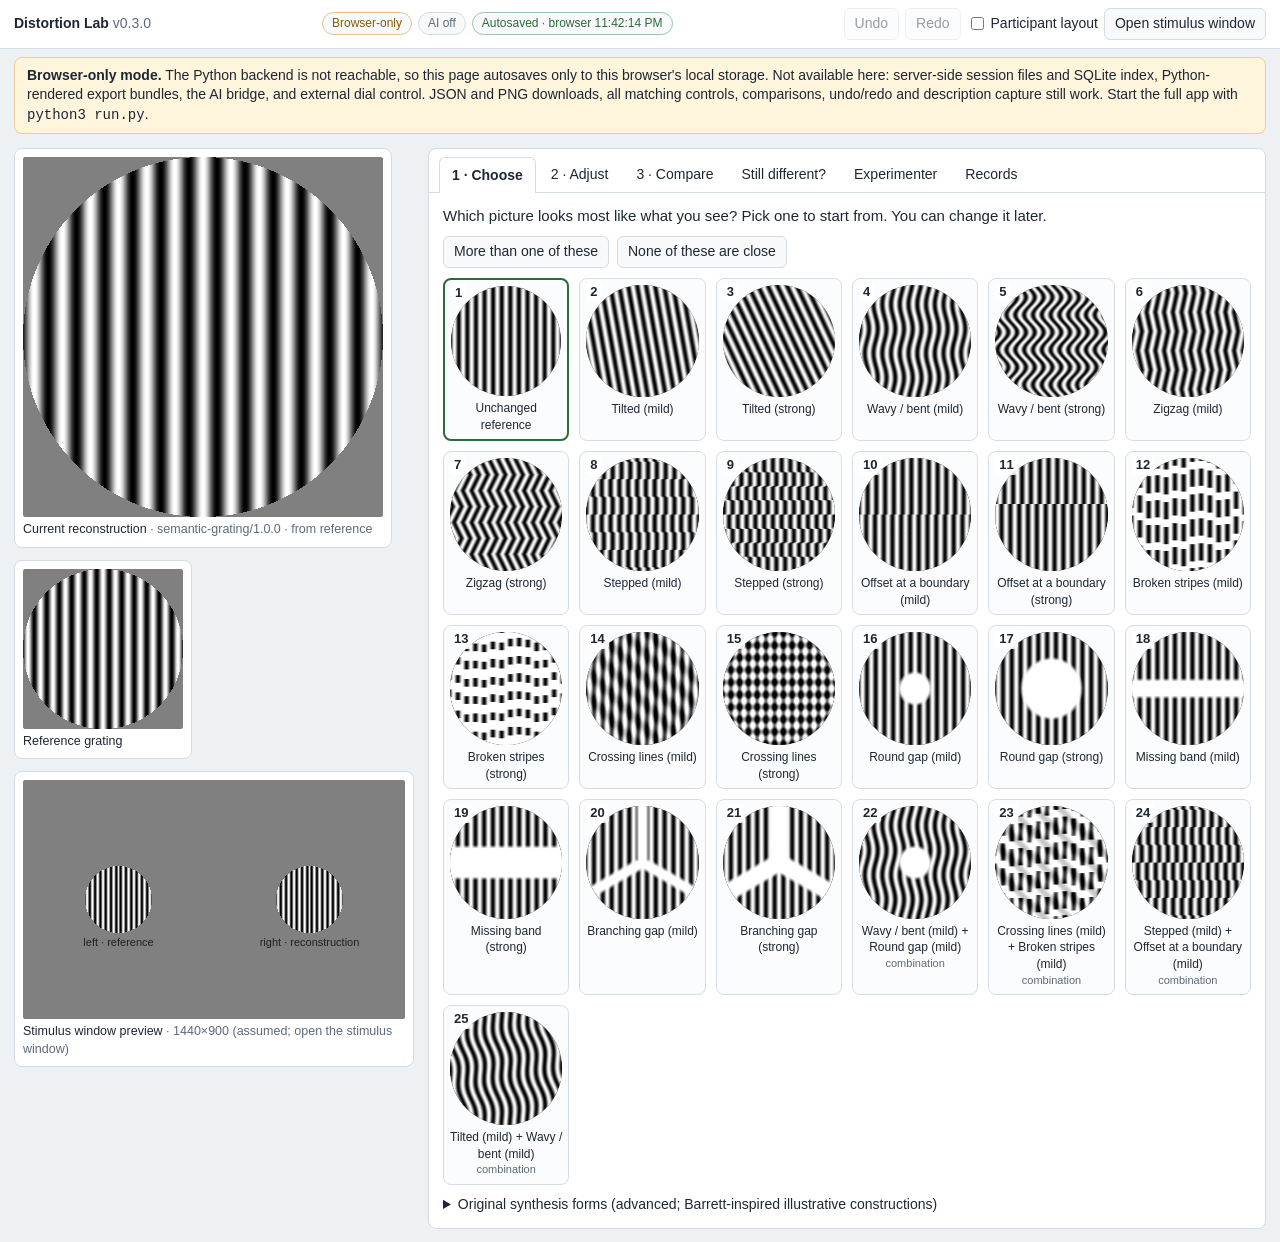
==== web/index.html @ 9aac9235 "Add console UI, stimulus window, tests and examples (WIP) Co-Authored-By: Claude Opus 5.5 <noreply@a" ====
<!doctype html>
<html lang="en">
<head>
<meta charset="utf-8">
<meta name="viewport" content="width=device-width, initial-scale=1">
<title>Distortion Lab</title>
<link rel="stylesheet" href="css/app.css">
</head>
<body>
<header class="topbar">
  <div class="brand"><strong>Distortion Lab</strong> <span id="version" class="muted"></span></div>
  <div class="pills">
    <span id="backendStatus" class="pill" title="Backend connection">Backend…</span>
    <span id="aiStatus" class="pill" title="Optional AI bridge">AI…</span>
    <span id="saveStatus" class="pill muted" title="Autosave status">Not saved yet</span>
  </div>
  <div class="actions">
    <button id="undo" title="Undo (Ctrl/Cmd+Z)">Undo</button>
    <button id="redo" title="Redo (Ctrl/Cmd+Shift+Z)">Redo</button>
    <label class="toggle" title="Hide experimenter controls and researcher labels"><input type="checkbox" id="participantMode"> Participant layout</label>
    <button id="openStimulus" title="Open the stimulus presentation window">Open stimulus window</button>
  </div>
</header>

<div id="resumeBanner" class="banner" hidden>
  <span id="resumeText"></span>
  <button id="resumeYes" class="primary">Resume</button>
  <button id="resumeNo">Start a new session</button>
</div>
<div id="browserOnly" class="banner warn" hidden>
  <strong>Browser-only mode.</strong> The Python backend is not reachable, so this page autosaves only to this browser's local storage.
  Not available here: server-side session files and SQLite index, Python-rendered export bundles, the AI bridge, and external dial control.
  JSON and PNG downloads, all matching controls, comparisons, undo/redo and description capture still work.
  Start the full app with <code>python3 run.py</code>.
</div>
<div id="toast" class="toast" role="status" aria-live="polite" hidden></div>

<main class="layout">
  <section class="views" aria-label="Stimuli">
    <figure class="view main-view">
      <div class="canvas-wrap">
        <canvas id="reconCanvas" width="360" height="360" aria-label="Current reconstruction"></canvas>
        <div id="markOverlay" class="mark" hidden></div>
      </div>
      <figcaption>Current reconstruction <span id="reconInfo" class="muted researcher"></span></figcaption>
    </figure>
    <figure class="view">
      <canvas id="refCanvas" width="160" height="160" aria-label="Reference grating"></canvas>
      <figcaption>Reference grating</figcaption>
    </figure>
    <figure class="view researcher wide">
      <canvas id="previewCanvas" width="400" height="225" aria-label="Stimulus window preview"></canvas>
      <figcaption>Stimulus window preview <span id="previewInfo" class="muted"></span></figcaption>
    </figure>
    <div id="warnings" class="warn-box" hidden></div>
  </section>

  <section class="panel" aria-label="Matching">
    <nav class="tabs" role="tablist">
      <button role="tab" data-tab="gallery" class="active">1 · Choose</button>
      <button role="tab" data-tab="adjust">2 · Adjust</button>
      <button role="tab" data-tab="alternatives">3 · Compare</button>
      <button role="tab" data-tab="describe">Still different?</button>
      <button role="tab" data-tab="experimenter" class="researcher">Experimenter</button>
      <button role="tab" data-tab="records" class="researcher">Records</button>
    </nav>

    <!-- 1 Gallery -->
    <div class="tab" id="tab-gallery">
      <p class="lead">Which picture looks most like what you see? Pick one to start from. You can change it later.</p>
      <div class="row">
        <button id="multiSelect">More than one of these</button>
        <button id="noneClose">None of these are close</button>
        <span id="multiHint" class="muted"></span>
        <button id="showCombos" class="primary" hidden>Show combinations</button>
      </div>
      <div id="comboArea" hidden>
        <h3>Combinations <button id="comboBack" class="small">Back to all pictures</button></h3>
        <div id="comboGrid" class="grid"></div>
      </div>
      <div id="galleryGrid" class="grid"></div>
      <details class="researcher" id="legacyDetails">
        <summary>Original synthesis forms (advanced; Barrett-inspired illustrative constructions)</summary>
        <p class="note">Independent illustrative constructions in the original rectified-grating family (Olianezhad et al. 2025, Eqs. 1–2). Not the authors' fitted parameters, participant percepts or validated replicas. Shown here with their own construction parameters; their reference grating may differ from the current one.</p>
        <div id="legacyGrid" class="grid"></div>
      </details>
    </div>

    <!-- 2 Adjust -->
    <div class="tab" id="tab-adjust" hidden>
      <div class="row">
        <span>Slider steps:</span>
        <label><input type="radio" name="sliderStep" value="fine" checked> fine</label>
        <label><input type="radio" name="sliderStep" value="coarse"> coarse</label>
        <label class="toggle"><input type="checkbox" id="showAdvanced"> more controls</label>
      </div>
      <div id="controls"></div>
      <div id="addFamilies" class="row wrap"></div>
      <div id="legacyTools" hidden>
        <h3>Mix original forms</h3>
        <div class="row wrap">
          <select id="mixA"></select> + <select id="mixB"></select>
          <label>weights <input id="mixWa" type="number" min="0" max="2" step="0.05" value="0.5" class="num"> / <input id="mixWb" type="number" min="0" max="2" step="0.05" value="0.5" class="num"></label>
          <button id="mixGo">Mix</button>
        </div>
      </div>
    </div>

    <!-- 3 Alternatives -->
    <div class="tab" id="tab-alternatives" hidden>
      <p class="lead">Compare nearby versions. Choose the one closest to what you see, or keep the current one.</p>
      <div class="row wrap">
        <label>Focus <select id="altFocus"></select></label>
        <span>Spacing:</span>
        <label><input type="radio" name="propScale" value="coarse" checked> larger differences</label>
        <label><input type="radio" name="propScale" value="fine"> smaller differences</label>
        <label class="toggle" title="Each repeat around the same version uses smaller differences"><input type="checkbox" id="shrink" checked> shrink on repeat</label>
      </div>
      <div class="row">
        <button id="showAlts" class="primary">Show alternatives</button>
        <button id="repeatAlts" title="Another set around the current version, with smaller differences if 'shrink on repeat' is on">More, closer to current</button>
      </div>
      <div id="altInfo" class="muted"></div>
      <div id="candidates" class="grid cand"></div>
      <div class="row"><button id="keepCurrent" hidden>Keep current</button></div>
    </div>

    <!-- Describe -->
    <div class="tab" id="tab-describe" hidden>
      <p class="lead" id="describeLead">Please describe, in your own words, how what you see differs from the current picture.</p>
      <textarea id="descText" rows="5" placeholder="Your description (saved exactly as written)"></textarea>
      <div class="row wrap">
        <button id="markRegion">Mark an area on the picture (optional)</button>
        <button id="clearRegion" class="small" hidden>Clear mark</button>
        <span id="regionInfo" class="muted"></span>
      </div>
      <fieldset>
        <legend>If it helps, which of these does it relate to? (optional — choose any or none)</legend>
        <div id="descProps" class="row wrap"></div>
      </fieldset>
      <div class="row wrap">
        <button id="saveDesc" class="primary">Save description</button>
        <button id="descAlts">Save and show alternatives for the chosen property</button>
        <button id="aiSuggest" title="Optional AI bridge">Ask AI for suggestions</button>
        <button id="devRequest" class="researcher">Export development request</button>
      </div>
      <p class="note" id="aiNote"></p>
      <h3>How is the match right now?</h3>
      <div class="row wrap" id="outcomeButtons">
        <button data-outcome="matched">It matches</button>
        <button data-outcome="approximate">Close but not exact</button>
        <button data-outcome="unmatchable">It can't be matched with these pictures</button>
        <button data-outcome="unstable">It keeps changing</button>
        <button data-outcome="cannot-tell">I can't tell</button>
        <button data-outcome="not-visible">I can't see it</button>
      </div>
      <div id="outcomeInfo" class="muted"></div>
      <div id="descList" class="list"></div>
    </div>

    <!-- Experimenter -->
    <div class="tab researcher" id="tab-experimenter" hidden>
      <h3>Session</h3>
      <div class="form">
        <label>Participant label (pseudonym) <input id="participant" maxlength="120" placeholder="e.g. P-07"></label>
        <label>Condition <input id="condition" maxlength="120" placeholder="e.g. session-A"></label>
        <label class="full">Notes <textarea id="notes" rows="2" maxlength="20000"></textarea></label>
      </div>
      <div class="row wrap">
        <button id="newSession">New session</button>
        <button id="saveJson">Download session JSON</button>
        <button id="loadJson">Open / import JSON…</button>
        <input type="file" id="fileInput" accept=".json,application/json" hidden>
        <button id="pngRecon">PNG: reconstruction</button>
        <button id="pngRef">PNG: reference</button>
        <button id="pngDisplay">PNG: display</button>
        <button id="serverExport">Export bundle to data folder</button>
      </div>
      <div class="row wrap">
        <label>Accept as <select id="acceptStatus"><option value="matched">matched</option><option value="approximate">approximate</option><option value="unmatchable">unmatchable</option><option value="unstable">unstable</option><option value="cannot-tell">cannot tell</option><option value="not-visible">not visible</option></select></label>
        <button id="acceptRecord" class="primary">Record current reconstruction</button>
        <span id="acceptInfo" class="muted"></span>
      </div>
      <details id="sessionsDetails"><summary>Saved sessions on this computer</summary><div id="sessionList" class="list"></div></details>

      <h3>Reference grating (target)</h3>
      <div id="refControls"></div>
      <div class="row wrap">
        <label>Load original form <select id="legacyLoad"></select></label>
        <button id="legacyLoadGo" title="Sets the reference and reconstruction to the saved original preset; optics, routing and calibration are kept">Load as reference + reconstruction</button>
      </div>

      <h3>Presentation and optics</h3>
      <div class="row wrap" id="visButtons">
        <span>Visible:</span>
        <button data-vis="both">Both</button><button data-vis="left">Left</button><button data-vis="right">Right</button><button data-vis="blank">Neither</button>
      </div>
      <div class="form">
        <label>Reference side <select id="lay-referenceSide"><option>left</option><option>right</option></select></label>
        <label>Left eye <select id="lay-leftEye"><option>unassigned</option><option>AE</option><option>FE</option></select></label>
        <label>Right eye <select id="lay-rightEye"><option>unassigned</option><option>AE</option><option>FE</option></select></label>
        <label><input type="checkbox" id="lay-linked"> Link eyes to reference side (reference → AE)</label>
        <label>Aperture <select id="lay-aperture"><option value="circle">circular</option><option value="gaussian">Gaussian</option></select></label>
        <label>Diameter (°) <input id="lay-diameter" type="number" step="0.1" min="0.5" max="10"></label>
        <label>Gaussian σ (°) <input id="lay-sigma" type="number" step="0.01" min="0.05" max="5"></label>
        <label>Pixels per degree (nominal) <input id="lay-ppd" type="number" step="1" min="10" max="300"></label>
        <label>Centre separation (% width) <input id="lay-separation" type="number" step="0.5" min="10" max="80"></label>
        <label>Right panel vertical offset (px) <input id="lay-vertical" type="number" step="1" min="-200" max="200"></label>
        <label><input type="checkbox" id="lay-fixation"> Fixation mark</label>
        <label>Comparison <select id="lay-comparison"><option value="simultaneous">simultaneous (left/right)</option><option value="sequential">sequential (alternating)</option><option value="toggle">toggle (manual)</option></select></label>
        <label>Comparison position <select id="lay-comparisonSide"><option>left</option><option>right</option></select></label>
        <label>Alternation (ms) <input id="lay-sequenceMs" type="number" step="50" min="100" max="10000"></label>
      </div>
      <div class="row"><button id="toggleShowing">Toggle shown stimulus</button><span id="toggleInfo" class="muted"></span></div>
      <p class="note">Screen positions do not isolate the eyes: the mirror stereoscope does. Eye labels are metadata recorded with the session. Pixels per degree is nominal until measured through the stereoscope; no gamma or timing calibration is provided. Sequential/toggle modes show reference and reconstruction alternately at one position (one eye's channel).</p>
      <details><summary>Nominal visual-angle calculator</summary>
        <div class="row wrap">
          <label>Optical viewing distance (cm) <input id="calDist" type="number" value="57" step="0.5" class="num"></label>
          <label>Pixels per cm (CSS px) <input id="calPxcm" type="number" value="37.8" step="0.1" class="num"></label>
          <button id="calApply">Set ppd</button><span id="calOut" class="muted"></span>
        </div>
      </details>

      <h3>Labels, AI and checks</h3>
      <div class="row wrap">
        <label class="toggle"><input type="checkbox" id="showLabels" checked> Show researcher labels on pictures</label>
        <button id="aiCheck">Check AI connection</button>
        <button id="runTests">Run built-in checks</button>
      </div>
      <pre id="testOut" class="out" hidden></pre>
    </div>

    <!-- Records -->
    <div class="tab researcher" id="tab-records" hidden>
      <h3>Undo history</h3><div id="undoList" class="list"></div>
      <h3>Accepted records</h3><div id="acceptedList" class="list"></div>
      <h3>Alternatives shown</h3><div id="proposalList" class="list"></div>
      <h3>Recent actions</h3><div id="actionList" class="list mono"></div>
    </div>
  </section>
</main>

<script src="js/data.js"></script>
<script src="js/core.js"></script>
<script src="js/draw.js"></script>
<script src="js/app.js"></script>
</body>
</html>
---- web/css/app.css ----
:root {
  --bg: #eef1f4; --panel: #ffffff; --ink: #1d2733; --muted: #5b6b7b; --line: #d5dce3;
  --accent: #2f5d8a; --accent-ink: #ffffff; --warn: #8a5a00; --warn-bg: #fff4dc; --ok: #2e6b3a; --bad: #8a2f2f;
  --pin: #9a5b00; --stim-bg: rgb(128,128,128);
  font: 14px/1.4 -apple-system, BlinkMacSystemFont, "Segoe UI", Roboto, Helvetica, Arial, sans-serif;
}
* { box-sizing: border-box; }
body { margin: 0; background: var(--bg); color: var(--ink); }
button, select, input, textarea { font: inherit; color: inherit; }
button { background: #f7f9fb; border: 1px solid var(--line); border-radius: 6px; padding: 5px 10px; cursor: pointer; }
button:hover:not(:disabled) { border-color: var(--accent); }
button:disabled { opacity: .45; cursor: not-allowed; }
button.primary { background: var(--accent); color: var(--accent-ink); border-color: var(--accent); }
button.small { padding: 2px 7px; font-size: 12px; }
button.active, button[aria-pressed="true"] { background: #dce8f3; border-color: var(--accent); }
input[type=number], input:not([type]), select, textarea { border: 1px solid var(--line); border-radius: 5px; padding: 4px 6px; background: #fff; }
textarea { width: 100%; }
.num { width: 5.5em; }
.muted { color: var(--muted); }
.note { color: var(--muted); font-size: 12.5px; }
.mono { font-family: ui-monospace, SFMono-Regular, Menlo, monospace; font-size: 12px; }
h3 { margin: 18px 0 8px; font-size: 14px; }

.topbar { display: flex; flex-wrap: wrap; gap: 10px; align-items: center; justify-content: space-between; padding: 8px 14px; background: var(--panel); border-bottom: 1px solid var(--line); position: sticky; top: 0; z-index: 5; }
.pills, .actions { display: flex; gap: 6px; flex-wrap: wrap; align-items: center; }
.pill { border: 1px solid var(--line); border-radius: 999px; padding: 2px 9px; font-size: 12px; background: #f7f9fb; }
.pill.ok { border-color: #9cc5a5; color: var(--ok); }
.pill.off { border-color: #e2c48a; color: var(--warn); }
.pill.bad { border-color: #e0a3a3; color: var(--bad); }
.toggle { display: inline-flex; gap: 4px; align-items: center; }
.banner { margin: 8px 14px 0; padding: 8px 12px; border: 1px solid var(--line); background: var(--panel); border-radius: 8px; display: flex; gap: 10px; align-items: center; flex-wrap: wrap; }
.banner.warn { background: var(--warn-bg); border-color: #e9cf95; display: block; }
.banner[hidden] { display: none; }
.toast { position: fixed; bottom: 18px; left: 50%; transform: translateX(-50%); background: #1d2733; color: #fff; padding: 8px 14px; border-radius: 8px; max-width: min(640px, 92vw); z-index: 20; }

.layout { display: grid; grid-template-columns: minmax(300px, 400px) 1fr; gap: 14px; padding: 14px; align-items: start; }
@media (max-width: 860px) { .layout { grid-template-columns: 1fr; } }
.views { display: flex; flex-wrap: wrap; gap: 12px; position: sticky; top: 56px; }
.view { margin: 0; background: var(--panel); border: 1px solid var(--line); border-radius: 8px; padding: 8px; }
.view figcaption { font-size: 12.5px; margin-top: 4px; }
.view canvas { display: block; background: var(--stim-bg); border-radius: 3px; }
.main-view canvas { width: 360px; height: 360px; max-width: 100%; }
.wide { width: 100%; }
.wide canvas { width: 100%; height: auto; aspect-ratio: 16 / 9; }
.canvas-wrap { position: relative; }
.canvas-wrap.marking canvas { cursor: crosshair; }
.mark { position: absolute; border: 2px dashed #d22; background: rgba(255,0,0,.08); pointer-events: none; }
.warn-box { background: var(--warn-bg); border: 1px solid #e9cf95; border-radius: 8px; padding: 6px 10px; font-size: 12.5px; width: 100%; }
.warn-box[hidden] { display: none; }

.panel { background: var(--panel); border: 1px solid var(--line); border-radius: 8px; padding: 0 14px 14px; min-width: 0; }
.tabs { display: flex; gap: 2px; flex-wrap: wrap; border-bottom: 1px solid var(--line); margin: 0 -14px 12px; padding: 8px 10px 0; }
.tabs button { border: 1px solid transparent; border-bottom: none; border-radius: 6px 6px 0 0; background: none; padding: 7px 12px; }
.tabs button.active { background: var(--panel); border-color: var(--line); margin-bottom: -1px; font-weight: 600; }
.lead { font-size: 15px; margin: 4px 0 10px; }
.row { display: flex; gap: 8px; align-items: center; margin: 8px 0; flex-wrap: wrap; }
.form { display: grid; grid-template-columns: repeat(auto-fill, minmax(220px, 1fr)); gap: 8px 14px; }
.form label { display: flex; flex-direction: column; gap: 2px; font-size: 12.5px; }
.form label:has(input[type=checkbox]) { flex-direction: row; align-items: center; gap: 6px; }
.form .full { grid-column: 1 / -1; }
fieldset { border: 1px solid var(--line); border-radius: 6px; margin: 8px 0; }
legend { font-size: 12.5px; color: var(--muted); }

.grid { display: grid; grid-template-columns: repeat(auto-fill, minmax(118px, 1fr)); gap: 10px; margin: 10px 0; }
.grid.cand { grid-template-columns: repeat(auto-fill, minmax(150px, 1fr)); }
.tile { border: 1px solid var(--line); border-radius: 8px; padding: 6px; background: #fbfcfd; text-align: center; cursor: pointer; position: relative; }
.tile:hover { border-color: var(--accent); }
.tile.selected { outline: 3px solid var(--accent); }
.tile.current { border-color: var(--ok); border-width: 2px; }
.tile canvas { width: 100%; height: auto; aspect-ratio: 1; background: var(--stim-bg); border-radius: 50%; display: block; }
.tile .cap { font-size: 12px; margin-top: 4px; }
.tile .sub { font-size: 11px; color: var(--muted); }
.tile .badge { position: absolute; top: 4px; left: 6px; font-weight: 700; font-size: 13px; background: rgba(255,255,255,.85); border-radius: 4px; padding: 0 4px; }
.tile button { margin-top: 4px; width: 100%; }

.family { border: 1px solid var(--line); border-radius: 8px; padding: 6px 10px 8px; margin: 8px 0; }
.family > header { display: flex; justify-content: space-between; align-items: center; font-weight: 600; }
.ctrl { display: grid; grid-template-columns: minmax(150px, 220px) 1fr auto 62px; gap: 6px; align-items: center; margin: 4px 0; }
.ctrl label { font-size: 12.5px; }
.ctrl input[type=range] { width: 100%; }
.ctrl .val { display: inline-flex; align-items: center; gap: 4px; white-space: nowrap; }
.ctrl .val .num { width: 5.2em; }
.ctrl .unit { font-size: 11px; color: var(--muted); min-width: 2.5em; }
.ctrl.pinned label { color: var(--pin); font-weight: 600; }
.pinbtn { padding: 2px 6px; font-size: 11.5px; line-height: 1.2; }
.pinbtn[aria-pressed="true"] { background: #fde9c8; border-color: var(--pin); }
.comps { display: flex; gap: 4px; flex-wrap: wrap; margin: 6px 0; }
.comps button.off { text-decoration: line-through; color: var(--muted); }
@media (max-width: 560px) { .ctrl { grid-template-columns: 1fr auto 62px; } .ctrl input[type=range] { grid-column: 1 / -1; grid-row: 2; } }

.list { font-size: 12.5px; max-height: 260px; overflow: auto; border: 1px solid var(--line); border-radius: 6px; padding: 4px 8px; }
.list:empty::after { content: "None yet"; color: var(--muted); }
.list > div { padding: 3px 0; border-bottom: 1px dotted var(--line); }
.out { background: #f4f6f8; padding: 8px; border-radius: 6px; max-height: 300px; overflow: auto; font-size: 12px; }

body.participant .researcher { display: none !important; }
body.nolabels .tile .cap.lbl { display: none; }
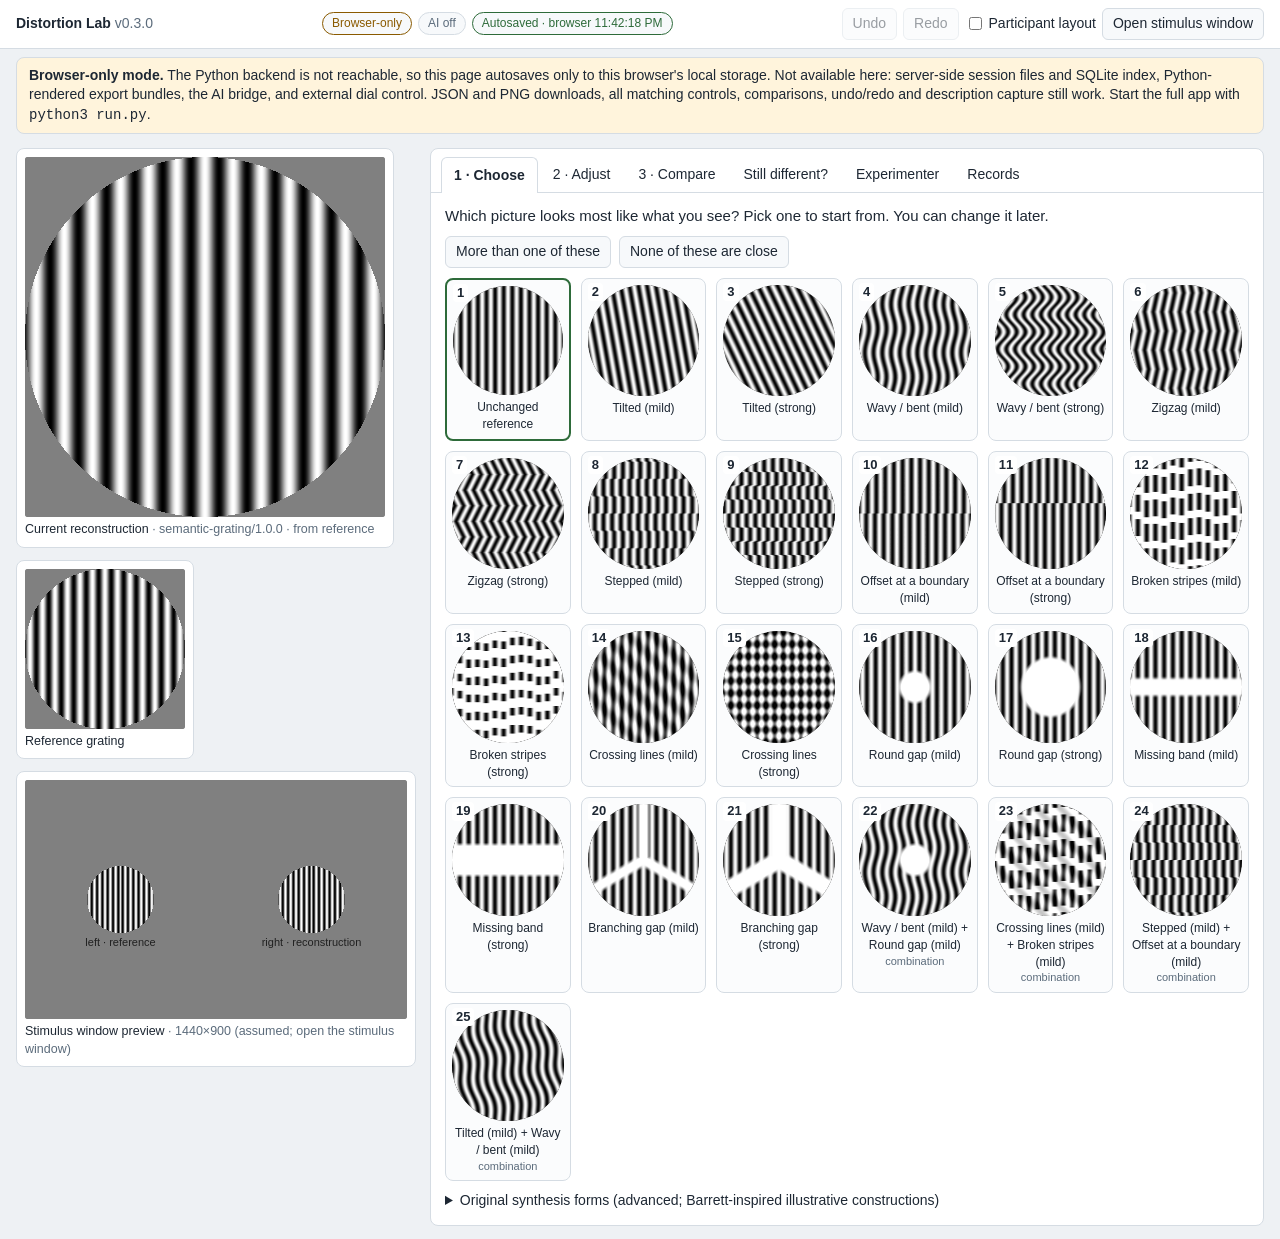
==== commit 061c9506: "Compare: preview candidates full size without choosing; revise choice after undo - Click a candidate" ====
--- a/web/index.html
+++ b/web/index.html
@@ -42,7 +42,12 @@
         <canvas id="reconCanvas" width="360" height="360" aria-label="Current reconstruction"></canvas>
         <div id="markOverlay" class="mark" hidden></div>
       </div>
-      <figcaption>Current reconstruction <span id="reconInfo" class="muted researcher"></span></figcaption>
+      <div id="previewBar" class="preview-bar" hidden>
+        <span id="previewText"></span>
+        <button id="previewChoose" class="primary small">Choose</button>
+        <button id="previewBack" class="small">Back to current</button>
+      </div>
+      <figcaption><span id="reconTitle">Current reconstruction</span> <span id="reconInfo" class="muted researcher"></span></figcaption>
     </figure>
     <figure class="view">
       <canvas id="refCanvas" width="160" height="160" aria-label="Reference grating"></canvas>
@@ -115,6 +120,11 @@
         <label><input type="radio" name="propScale" value="coarse" checked> larger differences</label>
         <label><input type="radio" name="propScale" value="fine"> smaller differences</label>
         <label class="toggle" title="Each repeat around the same version uses smaller differences"><input type="checkbox" id="shrink" checked> shrink on repeat</label>
+      </div>
+      <div class="row wrap">
+        <label class="toggle"><input type="checkbox" id="bigCands"> large pictures</label>
+        <label class="toggle researcher" title="While previewing, the stimulus window shows the previewed version in the reconstruction position"><input type="checkbox" id="previewOnStim" checked> show previews in the stimulus window</label>
+        <span class="muted">Click a picture to see it large (← → to flip between them). Nothing changes until you choose.</span>
       </div>
       <div class="row">
         <button id="showAlts" class="primary">Show alternatives</button>
--- a/web/css/app.css
+++ b/web/css/app.css
@@ -2,18 +2,32 @@
   --bg: #eef1f4; --panel: #ffffff; --ink: #1d2733; --muted: #5b6b7b; --line: #d5dce3;
   --accent: #2f5d8a; --accent-ink: #ffffff; --warn: #8a5a00; --warn-bg: #fff4dc; --ok: #2e6b3a; --bad: #8a2f2f;
   --pin: #9a5b00; --stim-bg: rgb(128,128,128);
+  --btn: #f7f9fb; --field: #ffffff; --tile: #fbfcfd; --active: #dce8f3; --pin-bg: #fde9c8; --code: #f4f6f8; --toast-bg: #1d2733; --toast-fg: #ffffff;
+  color-scheme: light;
   font: 14px/1.4 -apple-system, BlinkMacSystemFont, "Segoe UI", Roboto, Helvetica, Arial, sans-serif;
+}
+@media (prefers-color-scheme: dark) { :root:not([data-theme="light"]) {
+  --bg: #15191e; --panel: #1d2329; --ink: #e3e8ee; --muted: #9aa8b6; --line: #333d47; --accent: #6f9fd0; --accent-ink: #0d1520;
+  --warn: #e7b85c; --warn-bg: #2f2716; --ok: #79c08a; --bad: #e08c8c; --pin: #e7a54a;
+  --btn: #252c33; --field: #12161a; --tile: #20272d; --active: #2a3a4c; --pin-bg: #3b2c14; --code: #12161a; --toast-bg: #e3e8ee; --toast-fg: #15191e;
+  color-scheme: dark;
+} }
+:root[data-theme="dark"] {
+  --bg: #15191e; --panel: #1d2329; --ink: #e3e8ee; --muted: #9aa8b6; --line: #333d47; --accent: #6f9fd0; --accent-ink: #0d1520;
+  --warn: #e7b85c; --warn-bg: #2f2716; --ok: #79c08a; --bad: #e08c8c; --pin: #e7a54a;
+  --btn: #252c33; --field: #12161a; --tile: #20272d; --active: #2a3a4c; --pin-bg: #3b2c14; --code: #12161a; --toast-bg: #e3e8ee; --toast-fg: #15191e;
+  color-scheme: dark;
 }
 * { box-sizing: border-box; }
 body { margin: 0; background: var(--bg); color: var(--ink); }
 button, select, input, textarea { font: inherit; color: inherit; }
-button { background: #f7f9fb; border: 1px solid var(--line); border-radius: 6px; padding: 5px 10px; cursor: pointer; }
+button { background: var(--btn); border: 1px solid var(--line); border-radius: 6px; padding: 5px 10px; cursor: pointer; }
 button:hover:not(:disabled) { border-color: var(--accent); }
 button:disabled { opacity: .45; cursor: not-allowed; }
 button.primary { background: var(--accent); color: var(--accent-ink); border-color: var(--accent); }
 button.small { padding: 2px 7px; font-size: 12px; }
-button.active, button[aria-pressed="true"] { background: #dce8f3; border-color: var(--accent); }
-input[type=number], input:not([type]), select, textarea { border: 1px solid var(--line); border-radius: 5px; padding: 4px 6px; background: #fff; }
+button.active, button[aria-pressed="true"] { background: var(--active); border-color: var(--accent); }
+input[type=number], input:not([type]), select, textarea { border: 1px solid var(--line); border-radius: 5px; padding: 4px 6px; background: var(--field); }
 textarea { width: 100%; }
 .num { width: 5.5em; }
 .muted { color: var(--muted); }
@@ -21,20 +35,21 @@
 .mono { font-family: ui-monospace, SFMono-Regular, Menlo, monospace; font-size: 12px; }
 h3 { margin: 18px 0 8px; font-size: 14px; }
 
-.topbar { display: flex; flex-wrap: wrap; gap: 10px; align-items: center; justify-content: space-between; padding: 8px 14px; background: var(--panel); border-bottom: 1px solid var(--line); position: sticky; top: 0; z-index: 5; }
+.topbar { display: flex; flex-wrap: wrap; gap: 10px; align-items: center; justify-content: space-between; padding-block: 8px; padding-left: max(16px, env(safe-area-inset-left, 0px)); padding-right: max(16px, env(safe-area-inset-right, 0px)); background: var(--panel); border-bottom: 1px solid var(--line); position: sticky; top: 0; z-index: 5; }
 .pills, .actions { display: flex; gap: 6px; flex-wrap: wrap; align-items: center; }
-.pill { border: 1px solid var(--line); border-radius: 999px; padding: 2px 9px; font-size: 12px; background: #f7f9fb; }
-.pill.ok { border-color: #9cc5a5; color: var(--ok); }
-.pill.off { border-color: #e2c48a; color: var(--warn); }
-.pill.bad { border-color: #e0a3a3; color: var(--bad); }
+.pill { border: 1px solid var(--line); border-radius: 999px; padding: 2px 9px; font-size: 12px; background: var(--btn); }
+.pill.ok { border-color: var(--ok); color: var(--ok); }
+.pill.off { border-color: var(--warn); color: var(--warn); }
+.pill.bad { border-color: var(--bad); color: var(--bad); }
 .toggle { display: inline-flex; gap: 4px; align-items: center; }
-.banner { margin: 8px 14px 0; padding: 8px 12px; border: 1px solid var(--line); background: var(--panel); border-radius: 8px; display: flex; gap: 10px; align-items: center; flex-wrap: wrap; }
-.banner.warn { background: var(--warn-bg); border-color: #e9cf95; display: block; }
+.banner { margin: 8px max(16px, env(safe-area-inset-right, 0px)) 0 max(16px, env(safe-area-inset-left, 0px)); padding: 8px 12px; border: 1px solid var(--line); background: var(--panel); border-radius: 8px; display: flex; gap: 10px; align-items: center; flex-wrap: wrap; }
+.banner.warn { background: var(--warn-bg); border-color: var(--line); display: block; }
 .banner[hidden] { display: none; }
-.toast { position: fixed; bottom: 18px; left: 50%; transform: translateX(-50%); background: #1d2733; color: #fff; padding: 8px 14px; border-radius: 8px; max-width: min(640px, 92vw); z-index: 20; }
+.toast { position: fixed; bottom: 18px; left: 50%; transform: translateX(-50%); background: var(--toast-bg); color: var(--toast-fg); padding: 8px 14px; border-radius: 8px; max-width: min(640px, 92vw); z-index: 20; }
 
-.layout { display: grid; grid-template-columns: minmax(300px, 400px) 1fr; gap: 14px; padding: 14px; align-items: start; }
-@media (max-width: 860px) { .layout { grid-template-columns: 1fr; } }
+.layout { display: grid; grid-template-columns: minmax(300px, 400px) 1fr; gap: 14px; padding-block: 14px; padding-left: max(16px, env(safe-area-inset-left, 0px)); padding-right: max(16px, env(safe-area-inset-right, 0px)); align-items: start; }
+@media (max-width: 860px) { .layout { grid-template-columns: 1fr; } .views { position: static; } }
+@media (max-width: 420px) { .layout { grid-template-columns: minmax(0, 1fr); } .main-view canvas { width: 100%; height: auto; aspect-ratio: 1; } }
 .views { display: flex; flex-wrap: wrap; gap: 12px; position: sticky; top: 56px; }
 .view { margin: 0; background: var(--panel); border: 1px solid var(--line); border-radius: 8px; padding: 8px; }
 .view figcaption { font-size: 12.5px; margin-top: 4px; }
@@ -45,7 +60,7 @@
 .canvas-wrap { position: relative; }
 .canvas-wrap.marking canvas { cursor: crosshair; }
 .mark { position: absolute; border: 2px dashed #d22; background: rgba(255,0,0,.08); pointer-events: none; }
-.warn-box { background: var(--warn-bg); border: 1px solid #e9cf95; border-radius: 8px; padding: 6px 10px; font-size: 12.5px; width: 100%; }
+.warn-box { background: var(--warn-bg); border: 1px solid var(--line); border-radius: 8px; padding: 6px 10px; font-size: 12.5px; width: 100%; }
 .warn-box[hidden] { display: none; }
 
 .panel { background: var(--panel); border: 1px solid var(--line); border-radius: 8px; padding: 0 14px 14px; min-width: 0; }
@@ -63,14 +78,19 @@
 
 .grid { display: grid; grid-template-columns: repeat(auto-fill, minmax(118px, 1fr)); gap: 10px; margin: 10px 0; }
 .grid.cand { grid-template-columns: repeat(auto-fill, minmax(150px, 1fr)); }
-.tile { border: 1px solid var(--line); border-radius: 8px; padding: 6px; background: #fbfcfd; text-align: center; cursor: pointer; position: relative; }
+.grid.cand.big { grid-template-columns: repeat(auto-fill, minmax(300px, 1fr)); }
+.tile.previewing { outline: 3px solid var(--accent); outline-offset: 1px; }
+.tile.stale { opacity: .6; }
+.preview-bar { display: flex; flex-wrap: wrap; gap: 6px; align-items: center; margin-top: 6px; padding: 6px 8px; border-radius: 6px; background: var(--active); font-size: 13px; }
+.preview-bar[hidden] { display: none; }
+.tile { border: 1px solid var(--line); border-radius: 8px; padding: 6px; background: var(--tile); text-align: center; cursor: pointer; position: relative; }
 .tile:hover { border-color: var(--accent); }
 .tile.selected { outline: 3px solid var(--accent); }
 .tile.current { border-color: var(--ok); border-width: 2px; }
 .tile canvas { width: 100%; height: auto; aspect-ratio: 1; background: var(--stim-bg); border-radius: 50%; display: block; }
 .tile .cap { font-size: 12px; margin-top: 4px; }
 .tile .sub { font-size: 11px; color: var(--muted); }
-.tile .badge { position: absolute; top: 4px; left: 6px; font-weight: 700; font-size: 13px; background: rgba(255,255,255,.85); border-radius: 4px; padding: 0 4px; }
+.tile .badge { position: absolute; top: 4px; left: 6px; font-weight: 700; font-size: 13px; background: var(--panel); border-radius: 4px; padding: 0 4px; }
 .tile button { margin-top: 4px; width: 100%; }
 
 .family { border: 1px solid var(--line); border-radius: 8px; padding: 6px 10px 8px; margin: 8px 0; }
@@ -83,7 +103,7 @@
 .ctrl .unit { font-size: 11px; color: var(--muted); min-width: 2.5em; }
 .ctrl.pinned label { color: var(--pin); font-weight: 600; }
 .pinbtn { padding: 2px 6px; font-size: 11.5px; line-height: 1.2; }
-.pinbtn[aria-pressed="true"] { background: #fde9c8; border-color: var(--pin); }
+.pinbtn[aria-pressed="true"] { background: var(--pin-bg); border-color: var(--pin); }
 .comps { display: flex; gap: 4px; flex-wrap: wrap; margin: 6px 0; }
 .comps button.off { text-decoration: line-through; color: var(--muted); }
 @media (max-width: 560px) { .ctrl { grid-template-columns: 1fr auto 62px; } .ctrl input[type=range] { grid-column: 1 / -1; grid-row: 2; } }
@@ -91,7 +111,7 @@
 .list { font-size: 12.5px; max-height: 260px; overflow: auto; border: 1px solid var(--line); border-radius: 6px; padding: 4px 8px; }
 .list:empty::after { content: "None yet"; color: var(--muted); }
 .list > div { padding: 3px 0; border-bottom: 1px dotted var(--line); }
-.out { background: #f4f6f8; padding: 8px; border-radius: 6px; max-height: 300px; overflow: auto; font-size: 12px; }
+.out { background: var(--code); padding: 8px; border-radius: 6px; max-height: 300px; overflow: auto; font-size: 12px; }
 
 body.participant .researcher { display: none !important; }
 body.nolabels .tile .cap.lbl { display: none; }
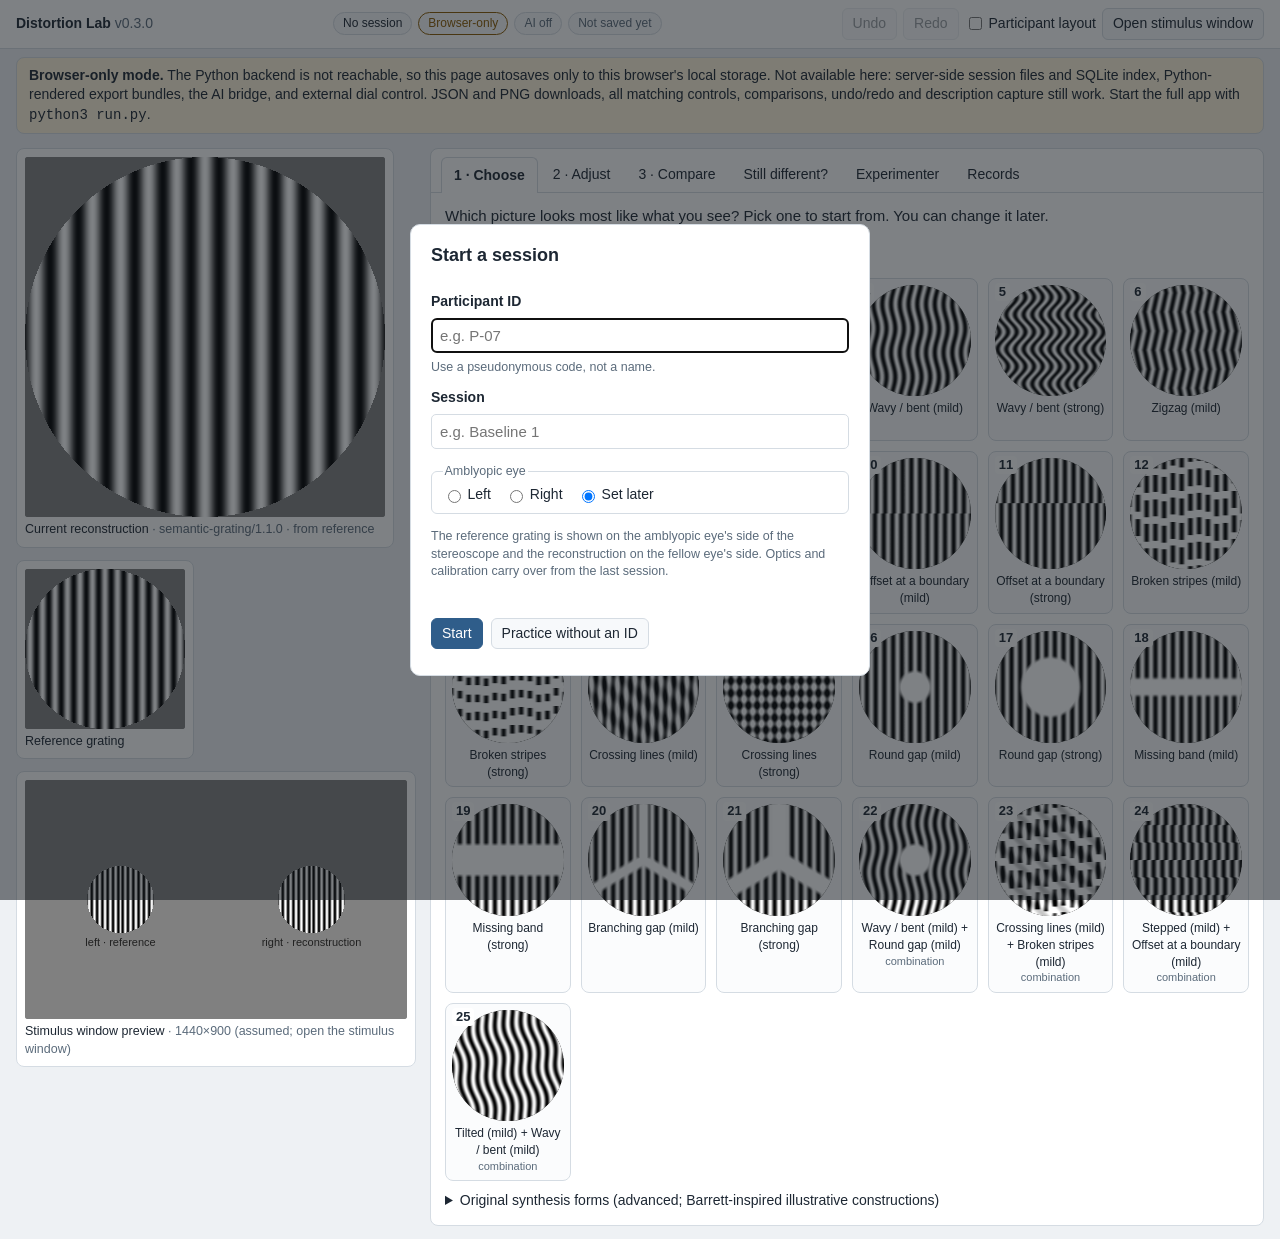
==== commit 8f96c18a: "Start screen: participant ID and session first, with amblyopic eye Required before anything else (or" ====
--- a/web/index.html
+++ b/web/index.html
@@ -10,6 +10,7 @@
 <header class="topbar">
   <div class="brand"><strong>Distortion Lab</strong> <span id="version" class="muted"></span></div>
   <div class="pills">
+    <span id="sessionPill" class="pill" title="Participant and session">No session</span>
     <span id="backendStatus" class="pill" title="Backend connection">Backend…</span>
     <span id="aiStatus" class="pill" title="Optional AI bridge">AI…</span>
     <span id="saveStatus" class="pill muted" title="Autosave status">Not saved yet</span>
@@ -22,11 +23,35 @@
   </div>
 </header>
 
-<div id="resumeBanner" class="banner" hidden>
-  <span id="resumeText"></span>
-  <button id="resumeYes" class="primary">Resume</button>
-  <button id="resumeNo">Start a new session</button>
-</div>
+<dialog id="startDialog" class="start-dialog" aria-labelledby="startTitle">
+  <form id="startForm" novalidate>
+    <h2 id="startTitle">Start a session</h2>
+    <div id="startResumeBox" class="resume-box" hidden>
+      <p id="startResumeText"></p>
+      <button type="button" id="startResume" class="primary">Continue this session</button>
+      <p class="note">Or start a new one below. The unfinished session stays saved.</p>
+    </div>
+    <label for="startParticipant">Participant ID</label>
+    <input id="startParticipant" maxlength="120" autocomplete="off" placeholder="e.g. P-07">
+    <p class="note">Use a pseudonymous code, not a name.</p>
+    <label for="startSession">Session</label>
+    <input id="startSession" maxlength="120" autocomplete="off" list="sessionSuggestions" placeholder="e.g. Baseline 1">
+    <datalist id="sessionSuggestions"></datalist>
+    <fieldset>
+      <legend>Amblyopic eye</legend>
+      <label class="toggle"><input type="radio" name="startEye" value="left"> Left</label>
+      <label class="toggle"><input type="radio" name="startEye" value="right"> Right</label>
+      <label class="toggle"><input type="radio" name="startEye" value="unset" checked> Set later</label>
+    </fieldset>
+    <p class="note">The reference grating is shown on the amblyopic eye's side of the stereoscope and the reconstruction on the fellow eye's side. Optics and calibration carry over from the last session.</p>
+    <p id="startError" class="start-error" role="alert"></p>
+    <div class="row">
+      <button type="submit" id="startGo" class="primary">Start</button>
+      <button type="button" id="startPractice">Practice without an ID</button>
+      <button type="button" id="startCancel" hidden>Cancel</button>
+    </div>
+  </form>
+</dialog>
 <div id="browserOnly" class="banner warn" hidden>
   <strong>Browser-only mode.</strong> The Python backend is not reachable, so this page autosaves only to this browser's local storage.
   Not available here: server-side session files and SQLite index, Python-rendered export bundles, the AI bridge, and external dial control.
--- a/web/css/app.css
+++ b/web/css/app.css
@@ -68,6 +68,7 @@
 .tabs button { border: 1px solid transparent; border-bottom: none; border-radius: 6px 6px 0 0; background: none; padding: 7px 12px; }
 .tabs button.active { background: var(--panel); border-color: var(--line); margin-bottom: -1px; font-weight: 600; }
 .lead { font-size: 15px; margin: 4px 0 10px; }
+#altInfo { white-space: pre-line; }
 .row { display: flex; gap: 8px; align-items: center; margin: 8px 0; flex-wrap: wrap; }
 .form { display: grid; grid-template-columns: repeat(auto-fill, minmax(220px, 1fr)); gap: 8px 14px; }
 .form label { display: flex; flex-direction: column; gap: 2px; font-size: 12.5px; }
@@ -115,3 +116,15 @@
 
 body.participant .researcher { display: none !important; }
 body.nolabels .tile .cap.lbl { display: none; }
+
+.start-dialog { border: 1px solid var(--line); border-radius: 10px; padding: 18px 20px; width: min(460px, calc(100vw - 32px)); background: var(--panel); color: var(--ink); }
+.start-dialog::backdrop { background: rgba(20, 26, 32, .55); }
+.start-dialog h2 { margin: 0 0 12px; font-size: 18px; }
+.start-dialog form { display: flex; flex-direction: column; gap: 6px; }
+.start-dialog input:not([type=radio]) { width: 100%; font-size: 15px; padding: 6px 8px; }
+.start-dialog label:not(.toggle) { font-weight: 600; margin-top: 6px; }
+.start-dialog fieldset { display: flex; gap: 14px; flex-wrap: wrap; }
+.start-dialog .note { margin: 0; }
+.resume-box { border: 1px solid var(--line); border-radius: 8px; padding: 10px; background: var(--active); margin-bottom: 8px; }
+.resume-box p { margin: 0 0 8px; }
+.start-error { color: var(--bad); margin: 0; min-height: 1.2em; }
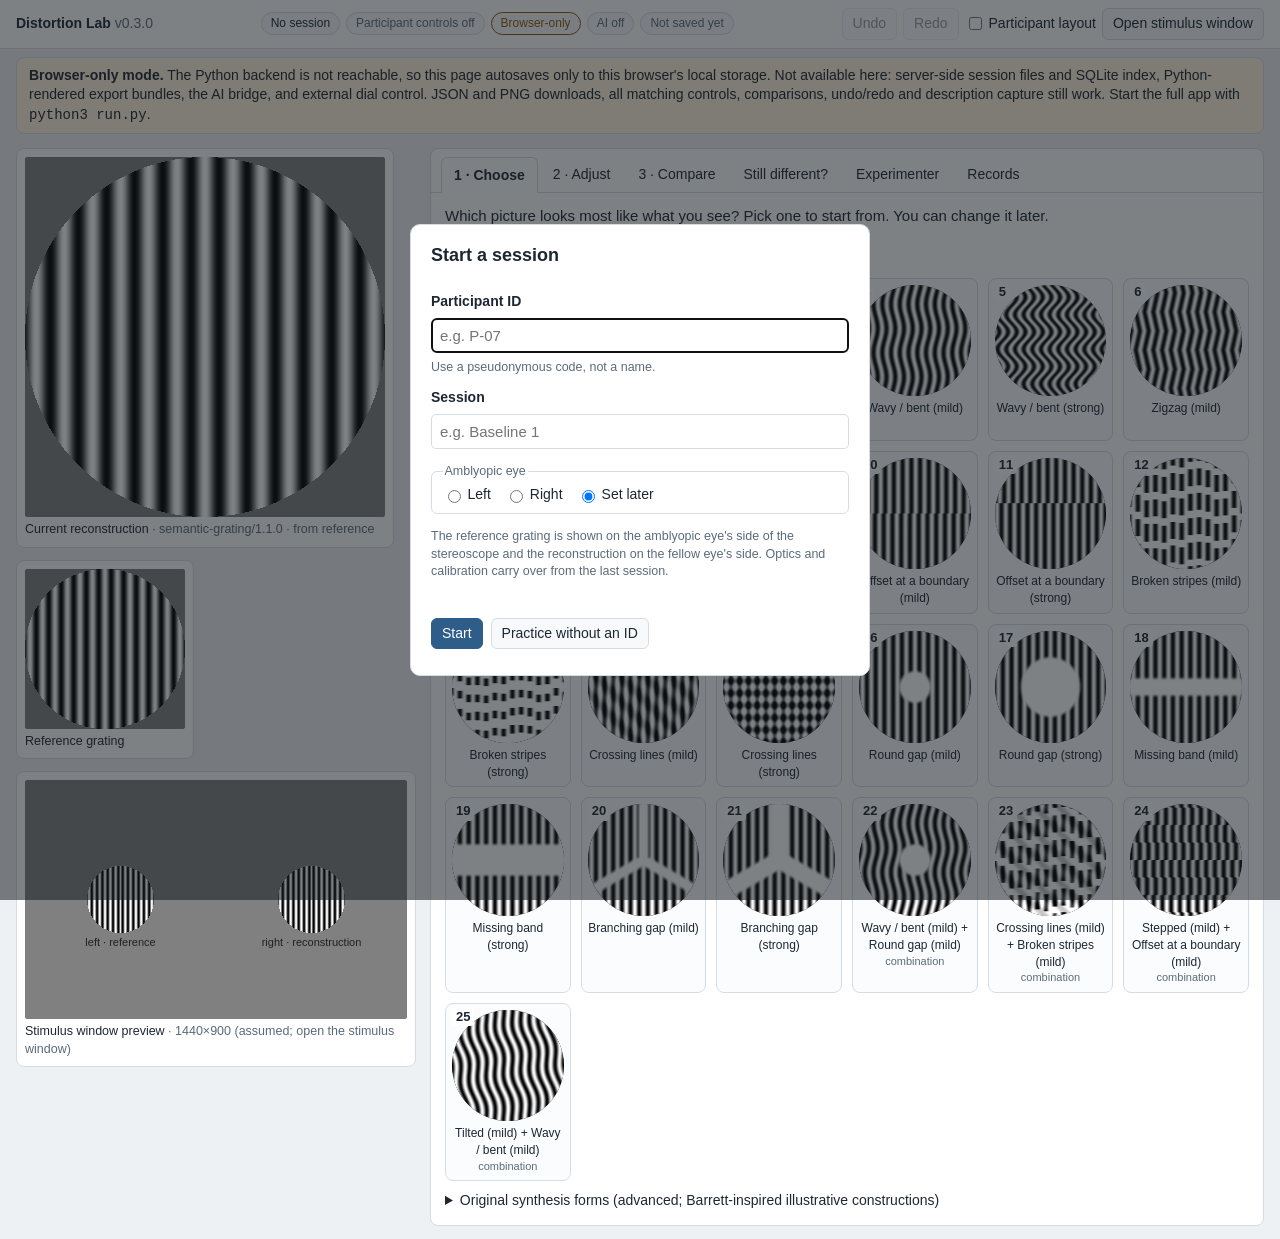
==== commit 210ac97b: "Participant controls in the stereoscope: eye switching, in-view menu, MIDI knobs - Amblyopic-eye vie" ====
--- a/web/index.html
+++ b/web/index.html
@@ -11,6 +11,7 @@
   <div class="brand"><strong>Distortion Lab</strong> <span id="version" class="muted"></span></div>
   <div class="pills">
     <span id="sessionPill" class="pill" title="Participant and session">No session</span>
+    <span id="stereoPill" class="pill muted" title="Participant controls in the stereoscope">Participant controls off</span>
     <span id="backendStatus" class="pill" title="Backend connection">Backend…</span>
     <span id="aiStatus" class="pill" title="Optional AI bridge">AI…</span>
     <span id="saveStatus" class="pill muted" title="Autosave status">Not saved yet</span>
@@ -195,6 +196,23 @@
 
     <!-- Experimenter -->
     <div class="tab researcher" id="tab-experimenter" hidden>
+      <h3>Participant controls in the stereoscope</h3>
+      <div class="row wrap">
+        <label class="toggle"><input type="checkbox" id="stereoOn"> Participant controls on</label>
+        <span>Eye:</span>
+        <button data-eye="AE">Amblyopic eye</button><button data-eye="FE">Fellow eye + menu</button><button data-eye="both">Both</button>
+        <span id="stereoState" class="muted"></span>
+      </div>
+      <p class="note">When on, the participant switches eyes and adjusts with the knobs and buttons (or the keyboard) while looking into the stereoscope. The amblyopic eye sees the reference; the fellow eye sees the reconstruction with a small menu below it. Keyboard: ← → turn knob (Shift = ×5) · ↑ ↓ choose control · Enter = press knob · Space = switch eye · M = Adjust/Compare · N = new alternatives · Z = undo. Keys work in this window (outside text boxes) and in the stimulus window.</p>
+      <div class="row wrap">
+        <button id="midiConnect">Connect MIDI controller</button>
+        <button id="midiLearn" disabled>Set up buttons and knobs…</button>
+        <span id="midiStatus" class="muted">No controller connected</span>
+      </div>
+      <div id="midiLearnBox" class="resume-box" hidden>
+        <p id="midiLearnText"></p>
+        <div class="row"><button id="midiLearnSkip" class="small">Skip this one</button><button id="midiLearnCancel" class="small">Cancel</button></div>
+      </div>
       <h3>Session</h3>
       <div class="form">
         <label>Participant label (pseudonym) <input id="participant" maxlength="120" placeholder="e.g. P-07"></label>
@@ -278,6 +296,7 @@
 <script src="js/data.js"></script>
 <script src="js/core.js"></script>
 <script src="js/draw.js"></script>
+<script src="js/controller.js"></script>
 <script src="js/app.js"></script>
 </body>
 </html>
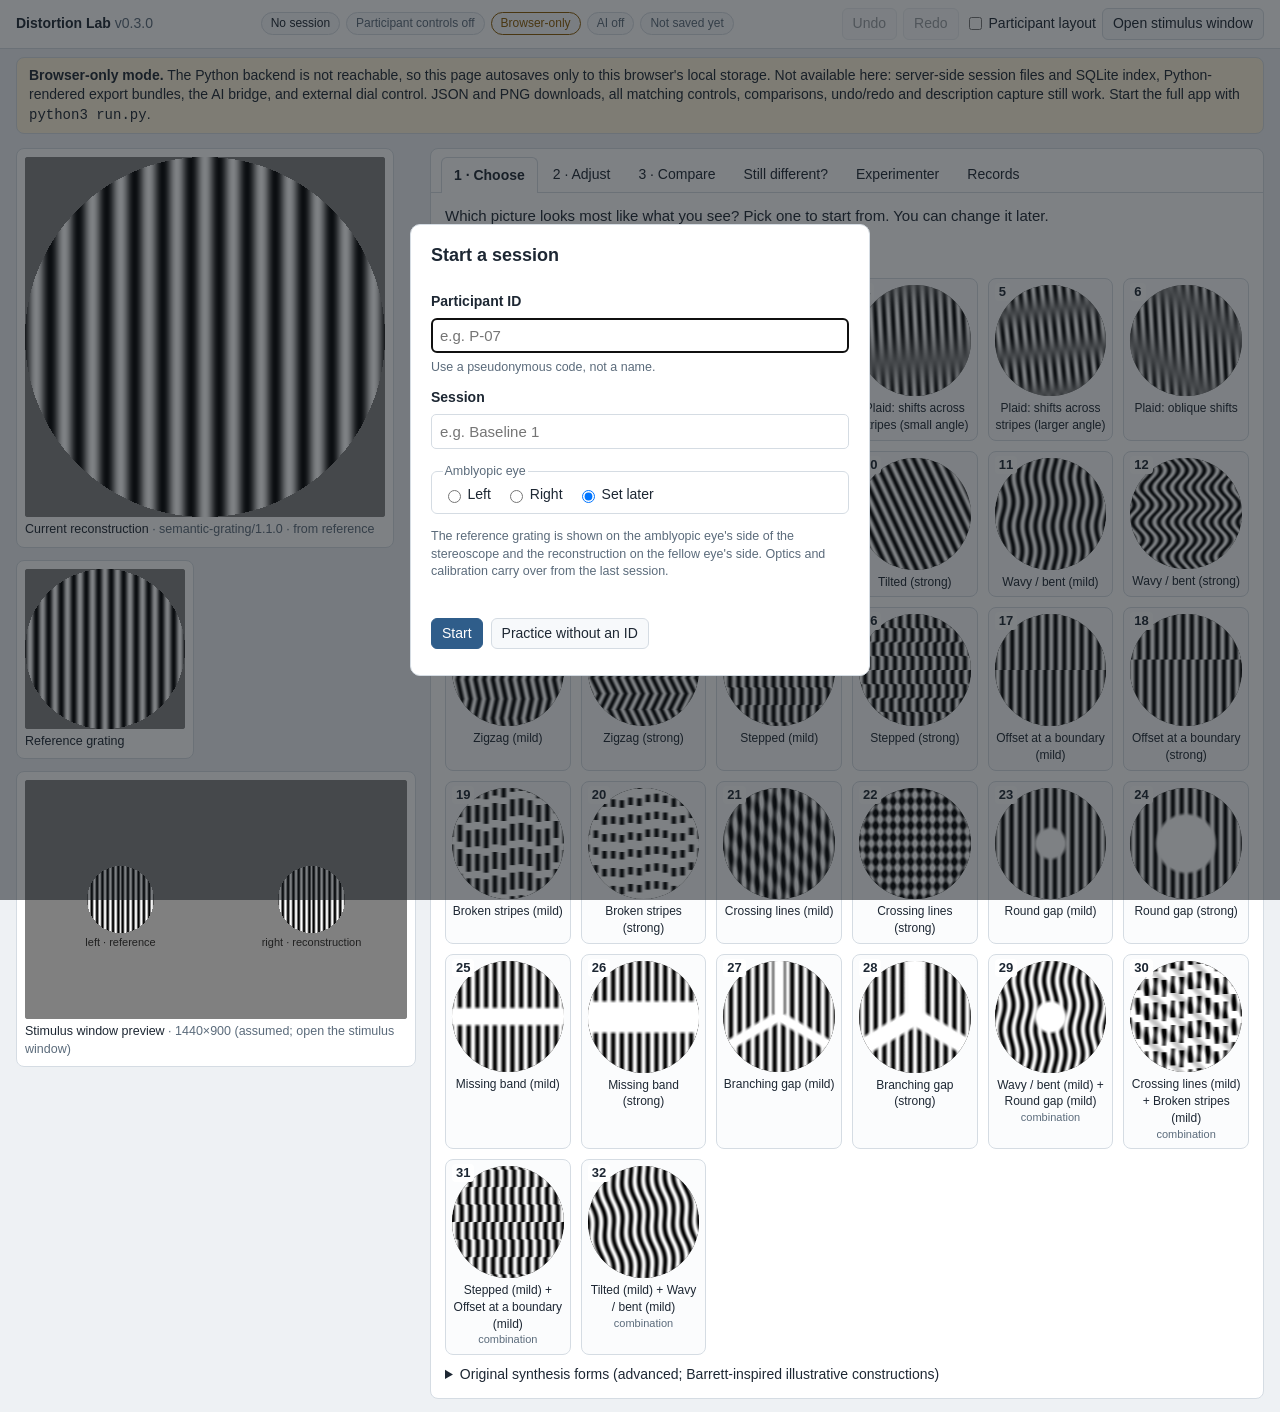
==== commit 1dd01da2: "Plaid types in the library; Choose step inside the stereoscope - 7 two-grating plaid starting points" ====
--- a/web/index.html
+++ b/web/index.html
@@ -203,7 +203,7 @@
         <button data-eye="AE">Amblyopic eye</button><button data-eye="FE">Fellow eye + menu</button><button data-eye="both">Both</button>
         <span id="stereoState" class="muted"></span>
       </div>
-      <p class="note">When on, the participant switches eyes and adjusts with the knobs and buttons (or the keyboard) while looking into the stereoscope. The amblyopic eye sees the reference; the fellow eye sees the reconstruction with a small menu below it. Keyboard: ← → turn knob (Shift = ×5) · ↑ ↓ choose control · Enter = press knob · Space = switch eye · M = Adjust/Compare · N = new alternatives · Z = undo. Keys work in this window (outside text boxes) and in the stimulus window.</p>
+      <p class="note">When on, the participant works entirely inside the stereoscope with the mouse, the knobs and buttons, or the keyboard. Three steps: <strong>Choose</strong> (8 starting pictures in a ring around the centre; with both eyes, the amblyopic eye's test grating appears in the middle), <strong>Adjust</strong> (one control at a time) and <strong>Compare</strong> (flip through nearby versions). Keyboard: ← → turn knob (Shift = ×5) · ↑ ↓ choose control / page · Enter = press knob · Space = switch eye (amblyopic → fellow → both) · M = mode (Choose → Adjust → Compare) · N = new alternatives · Z = undo. Keys work in this window (outside text boxes) and in the stimulus window.</p>
       <div class="row wrap">
         <button id="midiConnect">Connect MIDI controller</button>
         <button id="midiLearn" disabled>Set up buttons and knobs…</button>
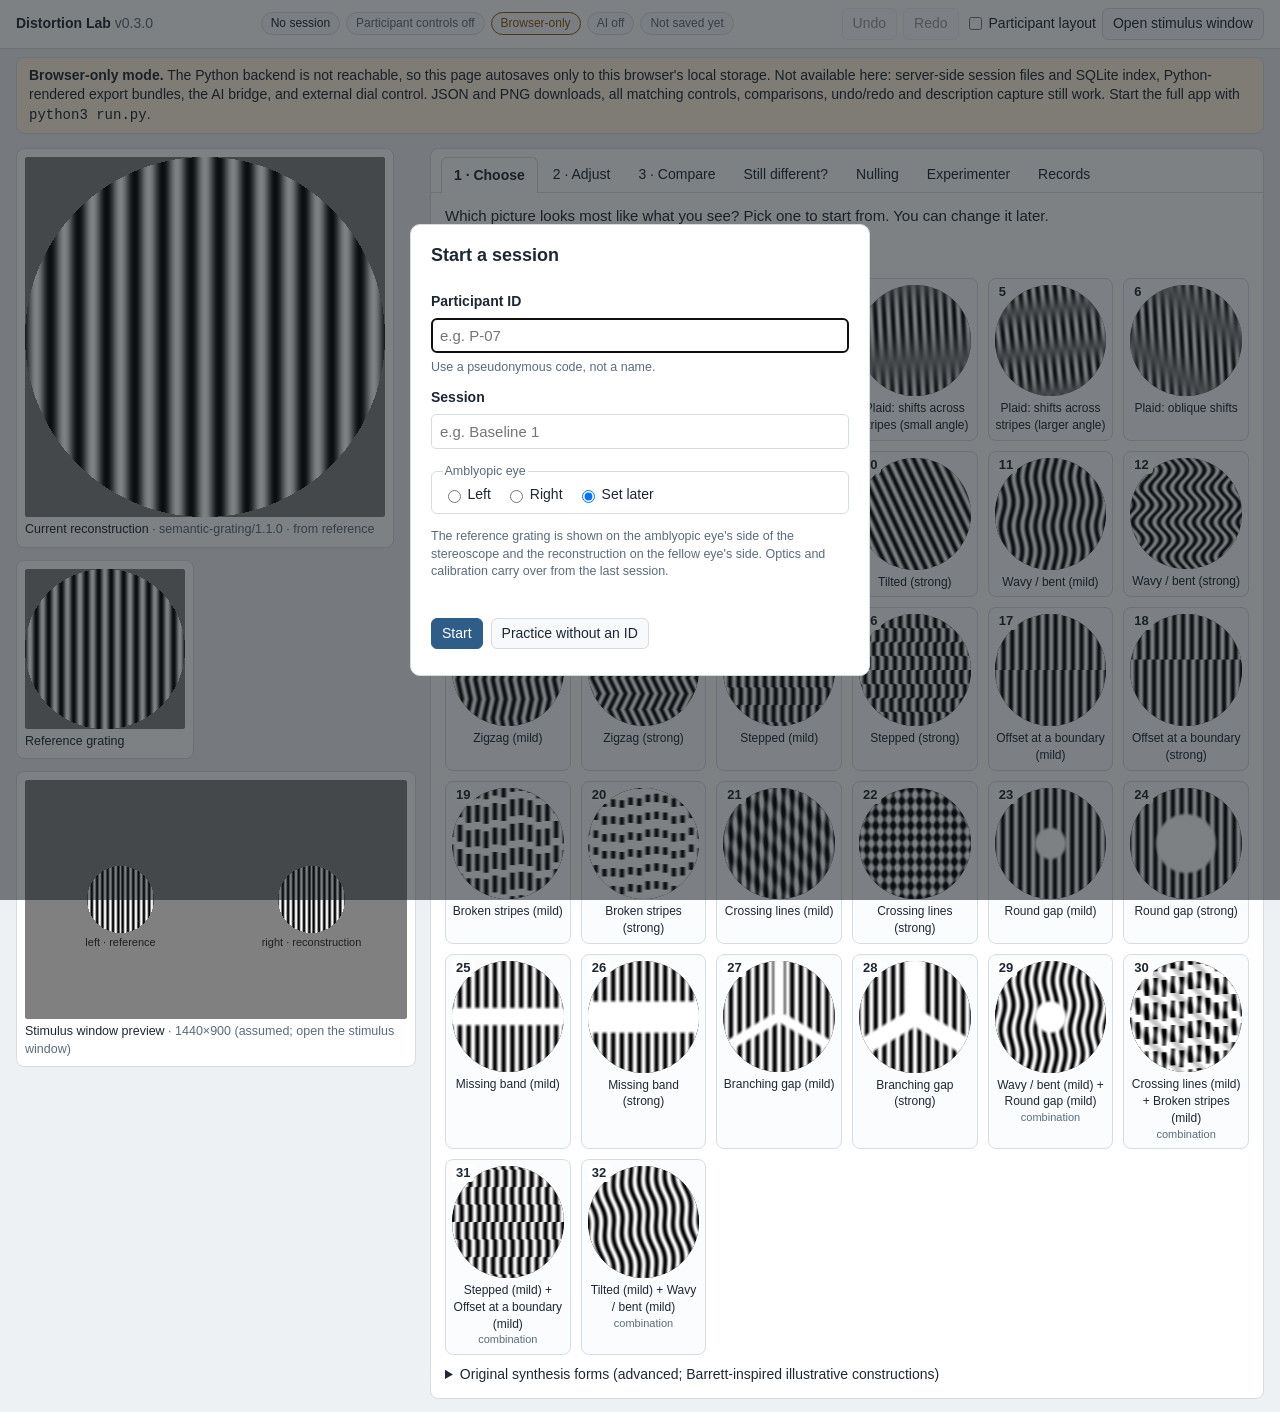
==== commit 4df6cf8d: "Add nulling task (alongside matching; nothing removed) - Nulling tab: adjust either eye until it loo" ====
--- a/web/index.html
+++ b/web/index.html
@@ -92,6 +92,7 @@
       <button role="tab" data-tab="adjust">2 · Adjust</button>
       <button role="tab" data-tab="alternatives">3 · Compare</button>
       <button role="tab" data-tab="describe">Still different?</button>
+      <button role="tab" data-tab="nulling" class="researcher">Nulling</button>
       <button role="tab" data-tab="experimenter" class="researcher">Experimenter</button>
       <button role="tab" data-tab="records" class="researcher">Records</button>
     </nav>
@@ -192,6 +193,53 @@
       </div>
       <div id="outcomeInfo" class="muted"></div>
       <div id="descList" class="list"></div>
+    </div>
+
+    <!-- Nulling -->
+    <div class="tab researcher" id="tab-nulling" hidden>
+      <p class="lead">Nulling: adjust a picture until it looks <em>straight</em> to one eye. The starting point can be the reverse of the matched distortion.</p>
+      <div id="nullStatus" class="resume-box"></div>
+      <div id="nullSetup">
+        <div class="form">
+          <label>Eye that is adjusted
+            <select id="nullEye"><option value="AE">Amblyopic eye</option><option value="FE">Fellow eye</option></select></label>
+          <label>Compared against
+            <select id="nullStandard"><option value="other">A straight grating in the other eye</option><option value="none">Nothing: adjust until it looks straight (other eye sees grey)</option></select></label>
+          <label>Start from
+            <select id="nullStart"><option value="reverse">Reverse of the matched distortion</option><option value="straight">Straight grating (no correction)</option></select></label>
+          <label>Matched picture to reverse
+            <select id="nullSource"></select></label>
+        </div>
+        <div class="row"><button id="nullGo" class="primary">Start nulling</button></div>
+        <p class="note">Use "Nothing" when the other eye may also be distorted (e.g. on psilocybin). Alternate the starting point across repeats so the result doesn't simply stay near where it started. Matching data and records are kept; Undo works throughout.</p>
+      </div>
+      <div id="nullActive" hidden>
+        <p id="nullNotes" class="note"></p>
+        <h3>Result of this repeat</h3>
+        <div class="row wrap" id="nullResults">
+          <button data-null="nulled" class="primary">Looks straight (null found)</button>
+          <button data-null="not-nullable">Can't be made straight</button>
+          <button data-null="unstable">Keeps changing</button>
+          <button data-null="cannot-tell">Can't tell</button>
+        </div>
+        <h3>Check with the other eye</h3>
+        <div class="row wrap">
+          <button id="nullCheck">Show this picture to the other eye</button>
+          <span class="muted">It should look distorted the opposite way.</span>
+        </div>
+        <div class="row wrap" id="nullChecks">
+          <button data-check="opposite">Looks distorted the opposite way</button>
+          <button data-check="straight">Also looks straight</button>
+          <button data-check="like-original">Looks like the original distortion</button>
+          <button data-check="cannot-tell">Can't tell</button>
+        </div>
+        <div class="row wrap">
+          <button id="nullRepeat">Repeat (start again)</button>
+          <button id="nullEnd">End nulling and return to matching</button>
+        </div>
+      </div>
+      <h3>Nulling results</h3>
+      <div id="nullList" class="list"></div>
     </div>
 
     <!-- Experimenter -->
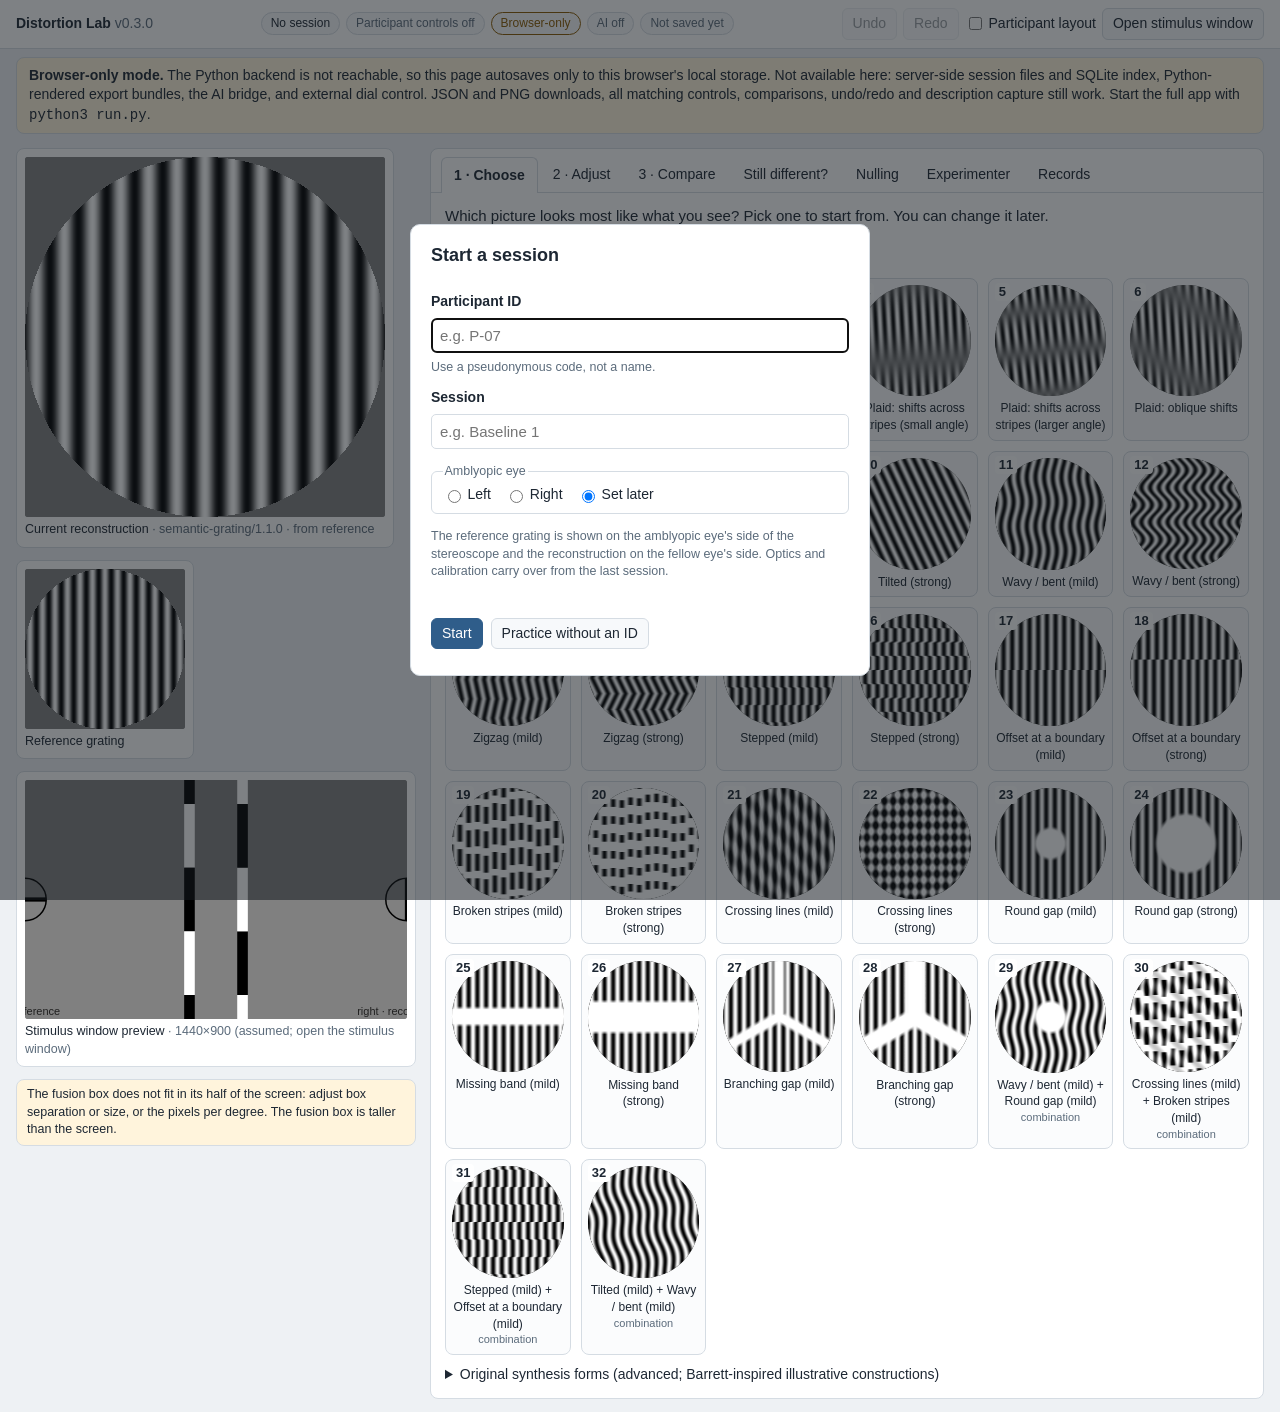
==== commit 8f1b348c: "Fusion box, nonius fixation, alignment step and side-by-side layout Copies FixBorders() / BinocularD" ====
--- a/web/index.html
+++ b/web/index.html
@@ -312,6 +312,21 @@
         <label>Comparison position <select id="lay-comparisonSide"><option>left</option><option>right</option></select></label>
         <label>Alternation (ms) <input id="lay-sequenceMs" type="number" step="50" min="100" max="10000"></label>
       </div>
+      <h3>Fusion box, fixation and side-by-side layout</h3>
+      <div class="form">
+        <label><input type="checkbox" id="lay-fusionBox"> Fusion box (checkered border in both eyes)</label>
+        <label><input type="checkbox" id="lay-sideBySide"> Side by side (test and match next to each other)</label>
+        <label>Box size (°) <input id="lay-boxSize" type="number" step="0.5" min="5" max="30"></label>
+        <label>Box centres from screen centre (°) <input id="lay-boxSepX" type="number" step="0.05" min="1" max="30"></label>
+        <label>Box vertical (°, right up / left down) <input id="lay-boxSepY" type="number" step="0.05" min="-10" max="10"></label>
+        <label>Left-eye rotation (°, clockwise +) <input id="lay-rotLeft" type="number" step="1" min="-45" max="45"></label>
+        <label>Right-eye rotation (°, clockwise +) <input id="lay-rotRight" type="number" step="1" min="-45" max="45"></label>
+        <label>Stimulus offset from fixation (°) <input id="lay-sideOffset" type="number" step="0.1" min="0" max="7"></label>
+        <label>Test grating appears <select id="lay-testSide"><option value="left">left of fixation</option><option value="right">right of fixation</option></select></label>
+        <label>Fixation <select id="lay-fixationStyle"><option value="nonius">nonius: horizontal (left eye) / vertical (right eye) + circle</option><option value="cross">full cross + circle (both eyes)</option><option value="none">none</option></select></label>
+      </div>
+      <div class="row wrap"><button id="alignGo" class="primary">Run alignment</button><span id="alignInfo" class="muted"></span></div>
+      <p class="note">Alignment follows the lab battery (FixBorders): the participant uses ← → to move the boxes apart/together, ↑ ↓ to move them vertically, 4 / 6 to lower one eye's contrast, L or R then 7 / 9 to rotate that eye's image by 1°, 0 to reset and Enter to accept. In the stimulus window, the mouse also works: scroll moves the boxes apart or together, Shift+scroll moves them vertically, and a click accepts. Alignment runs automatically after a new session starts while the fusion box is on. With the fusion box on, "Centre separation" and "Right panel vertical offset" above are not used.</p>
       <div class="row"><button id="toggleShowing">Toggle shown stimulus</button><span id="toggleInfo" class="muted"></span></div>
       <p class="note">Screen positions do not isolate the eyes: the mirror stereoscope does. Eye labels are metadata recorded with the session. Pixels per degree is nominal until measured through the stereoscope; no gamma or timing calibration is provided. Sequential/toggle modes show reference and reconstruction alternately at one position (one eye's channel).</p>
       <details><summary>Nominal visual-angle calculator</summary>
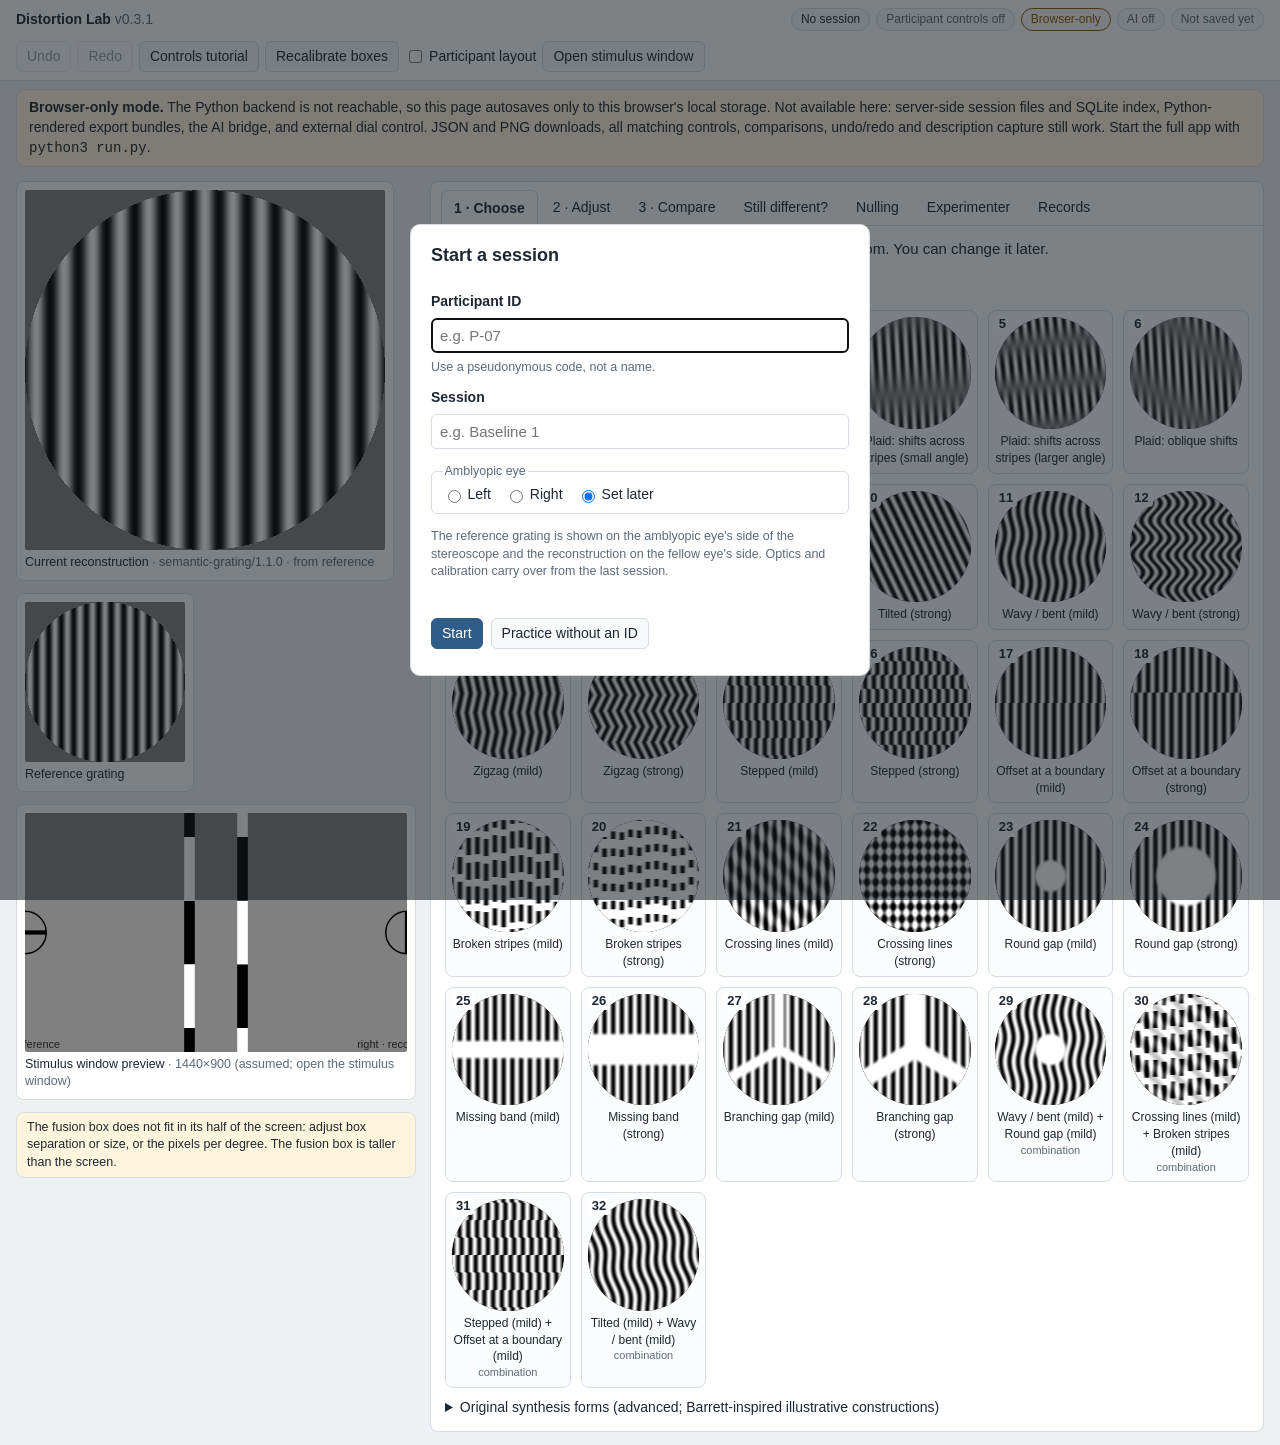
==== commit d5513124: "Controls tutorial, screen-pixel ppd from monitor profiles, single-console control - Controls tutoria" ====
--- a/web/index.html
+++ b/web/index.html
@@ -19,6 +19,10 @@
   <div class="actions">
     <button id="undo" title="Undo (Ctrl/Cmd+Z)">Undo</button>
     <button id="redo" title="Redo (Ctrl/Cmd+Shift+Z)">Redo</button>
+    <button id="tutBack" class="small" hidden title="Go back one tutorial step">◀ Step</button>
+    <button id="tutSkip" class="small" hidden title="Skip this tutorial step">Step ▶</button>
+    <button id="tutGo" title="Teach the participant the mouse controls, with practice and feedback, in the stereoscope">Controls tutorial</button>
+    <button id="recalBoxes" title="Run the fusion-box alignment again, starting from the current positions (key C)">Recalibrate boxes</button>
     <label class="toggle" title="Hide experimenter controls and researcher labels"><input type="checkbox" id="participantMode"> Participant layout</label>
     <button id="openStimulus" title="Open the stimulus presentation window">Open stimulus window</button>
   </div>
@@ -53,6 +57,7 @@
     </div>
   </form>
 </dialog>
+<div id="inactiveBanner" class="banner warn" hidden role="alert"><strong>This console is not in control.</strong> Another Distortion Lab console tab took over the stimulus window, so input from it is ignored here and this tab sends nothing to it. Close the tabs you are not using. <button id="takeControl" class="primary">Use this console</button></div>
 <div id="browserOnly" class="banner warn" hidden>
   <strong>Browser-only mode.</strong> The Python backend is not reachable, so this page autosaves only to this browser's local storage.
   Not available here: server-side session files and SQLite index, Python-rendered export bundles, the AI bridge, and external dial control.
@@ -252,6 +257,14 @@
         <span id="stereoState" class="muted"></span>
       </div>
       <p class="note">When on, the participant works entirely inside the stereoscope with the mouse, the knobs and buttons, or the keyboard. Three steps: <strong>Choose</strong> (8 starting pictures in a ring around the centre; with both eyes, the amblyopic eye's test grating appears in the middle), <strong>Adjust</strong> (one control at a time) and <strong>Compare</strong> (flip through nearby versions). Keyboard: ← → turn knob (Shift = ×5) · ↑ ↓ choose control / page · Enter = press knob · Space = switch eye (amblyopic → fellow → both) · M = mode (Choose → Adjust → Compare) · N = new alternatives · Z = undo. Keys work in this window (outside text boxes) and in the stimulus window.</p>
+      <div class="row wrap">
+        <label>Mouse wheel speed in Adjust <input id="wheelGain" type="number" min="0.5" max="3" step="0.05" style="width:5em"> ×</label>
+        <span class="muted">1 = one step per wheel notch; 1.75 (the default) = 75% faster. Only the mouse wheel, only in Adjust.</span>
+      </div>
+      <div class="row wrap">
+        <span><strong>Controls tutorial:</strong></span>
+        <span id="tutInfo" class="muted">Teaches the participant every mouse control in the stereoscope, with practice and "correct / incorrect control" feedback. Use the <em>Controls tutorial</em> button at the top. Practice does not change the session.</span>
+      </div>
       <div class="row wrap">
         <button id="midiConnect">Connect MIDI controller</button>
         <button id="midiLearn" disabled>Set up buttons and knobs…</button>
@@ -329,10 +342,15 @@
       <p class="note">Alignment follows the lab battery (FixBorders): the participant uses ← → to move the boxes apart/together, ↑ ↓ to move them vertically, 4 / 6 to lower one eye's contrast, L or R then 7 / 9 to rotate that eye's image by 1°, 0 to reset and Enter to accept. In the stimulus window, the mouse also works: scroll moves the boxes apart or together, Shift+scroll moves them vertically, and a click accepts. Alignment runs automatically after a new session starts while the fusion box is on. With the fusion box on, "Centre separation" and "Right panel vertical offset" above are not used.</p>
       <div class="row"><button id="toggleShowing">Toggle shown stimulus</button><span id="toggleInfo" class="muted"></span></div>
       <p class="note">Screen positions do not isolate the eyes: the mirror stereoscope does. Eye labels are metadata recorded with the session. Pixels per degree is nominal until measured through the stereoscope; no gamma or timing calibration is provided. Sequential/toggle modes show reference and reconstruction alternately at one position (one eye's channel).</p>
+      <div class="row wrap">
+        <label title="PsychoPy-style monitor profiles (display_config/profiles). Sets pixels per degree exactly as PsychoPy's deg2pix, in screen pixels, so sizes match the lab battery whatever the desktop scaling.">Monitor profile
+          <select id="monProfile"><option value="">(none)</option></select></label>
+        <button id="monApply">Use profile</button><span id="monOut" class="muted"></span>
+      </div>
       <details><summary>Nominal visual-angle calculator</summary>
         <div class="row wrap">
           <label>Optical viewing distance (cm) <input id="calDist" type="number" value="57" step="0.5" class="num"></label>
-          <label>Pixels per cm (CSS px) <input id="calPxcm" type="number" value="37.8" step="0.1" class="num"></label>
+          <label>Screen pixels per cm <input id="calPxcm" type="number" value="64.35" step="0.01" class="num"></label>
           <button id="calApply">Set ppd</button><span id="calOut" class="muted"></span>
         </div>
       </details>
@@ -360,6 +378,7 @@
 <script src="js/core.js"></script>
 <script src="js/draw.js"></script>
 <script src="js/controller.js"></script>
+<script src="js/tutorial.js"></script>
 <script src="js/app.js"></script>
 </body>
 </html>
--- a/web/css/app.css
+++ b/web/css/app.css
@@ -128,3 +128,4 @@
 .resume-box { border: 1px solid var(--line); border-radius: 8px; padding: 10px; background: var(--active); margin-bottom: 8px; }
 .resume-box p { margin: 0 0 8px; }
 .start-error { color: var(--bad); margin: 0; min-height: 1.2em; }
+header .actions button.warn { background: var(--warn-bg); font-weight: 600; }
